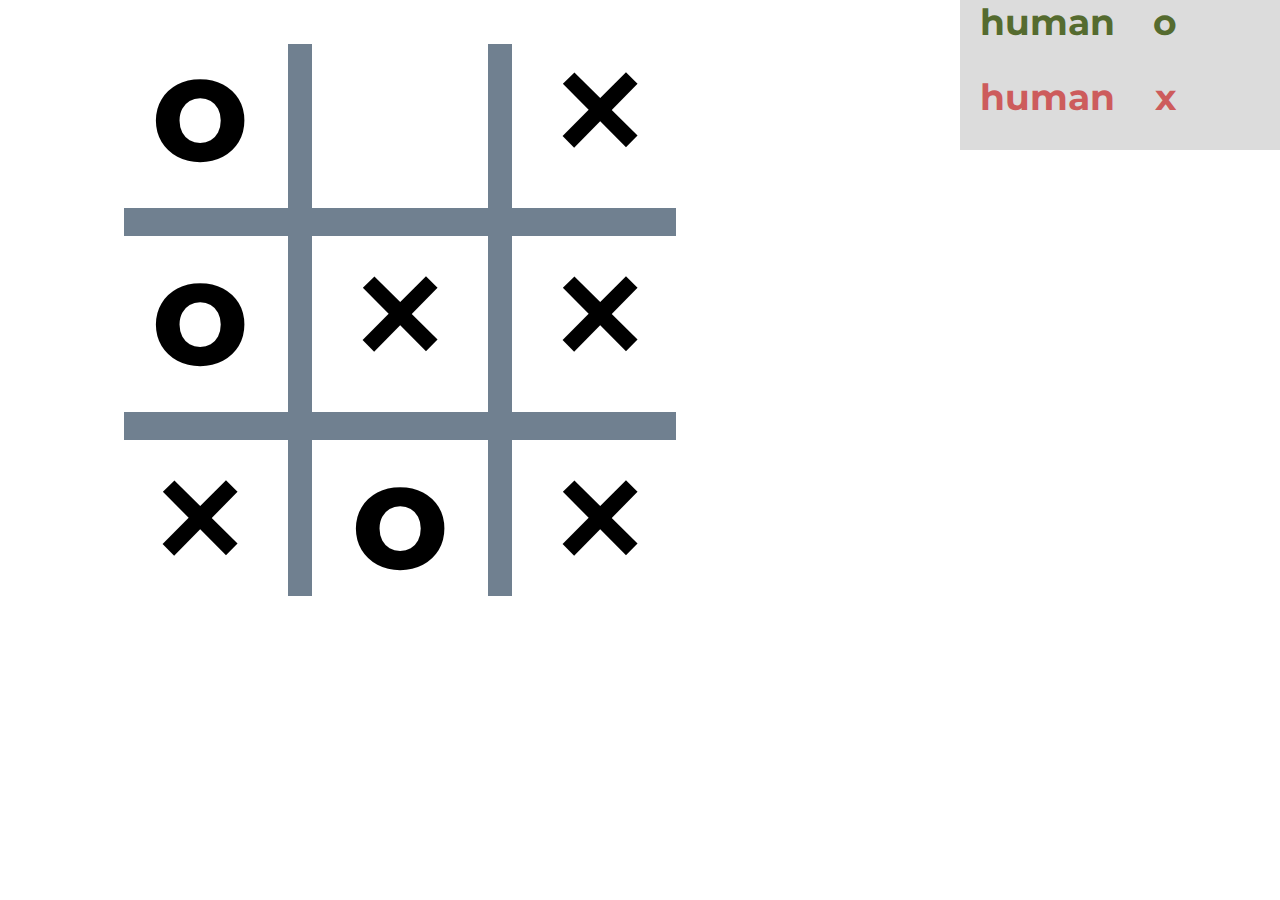
==== index.html @ 079bbcb5 "maybe this will work alright" ====
<!DOCTYPE html>
<html lang="en">
<head>
  <meta charset="UTF-8">
  <title>Noughts and Crosses</title>
  <link rel="stylesheet" href="xo.css">
  <script src="/Users/bill/Projects/jquery-2.2.1.min.js"></script>
  <script src="xo.js"></script>
</head>
<body>
  <div class="playingArea">
    <div class="board">
      <div class="lines"></div>
            <div class="cell o" data-spicy="1">
              <p>o</p>
      </div><div class="cell unoccupied" data-spicy="2">

      </div><div class="cell x" data-spicy="-3">
              <p>&times;</p>
      </div><div class="cell o" data-spicy="-4">
              <p>o</p>
      </div><div class="cell x" data-spicy="0">
              <p>&times;</p>
      </div><div class="cell x" data-spicy="4">
              <p>&times;</p>
      </div><div class="cell x" data-spicy="3">
              <p>&times;</p>
      </div><div class="cell o" data-spicy="-2">
              <p>o</p>
      </div><div class="cell x" data-spicy="-1">
              <p>&times;</p>
      </div>
    </div>
  </div>
  <div class="controls">
      <div class="message">
      </div>
      <div class="next">
      </div>
      <div class="playerrow green">
        <div class="player">
        human
        </div>
        <div class="symbol">
        o
        </div>
      </div>
      <div class="playerrow red">
        <div class="player">
        human
        </div>
        <div class="symbol">
        x
        </div>
      </div>
  </div>
</body>
</html>
---- xo.css ----
@import url(https://fonts.googleapis.com/css?family=Montserrat:400,700);

html {
  padding:0;
  margin:0;
  border:0;
}

body {
  padding:0;
  margin:0;
  border:0;
}

.playingArea{
  width: 70%;
  max-width: 700px;
  overflow: hidden;
  float: left;
  display:inline-block;
  padding: 0 0 0 100px
}

.board {
  display:block;
  position:relative;
  /*background: black;*/
  height: 600px;
  width:600px
  padding:0;
  border:0;
  margin: 20px auto;
}

.lines {
  height: 552px;
  width: 552px;
  position:absolute;
  top: 24px;
  left: 24px;
  background: slategray;
  z-index: -1;
}

.cell {
  display:inline-block;
  height:176px;
  width:176px;
  padding:0;
  border:0;
  overflow: hidden;
  margin:12px;
  background: white;
}

.cell>p {
  margin:0 0 24px 0;
  padding:0;
  text-align: center;
  line-height: 152px;
  font-size: 150px;
}

.symtext {
  font-size: 60px;
}

.x {
  font-family: sans-serif;
  font-weight: bolder;
}

.o {
  font-weight: bold;
  font-family: Montserrat;
}

.red {
  color: indianred;
}

.green {
  color: darkolivegreen;
}

.unoccupied:hover {
  background: radial-gradient(circle at 88px 88px, powderblue 0%, white 50%, white 100%);
}

.controls{
  width:25%;
  min-width: 200px;
  background-color: gainsboro;
  display: inline-block;
  min-height: 100px;
  float: right;
  font-family: Montserrat;
  font-size: 36px;
  color: darkslateblue;
  font-weight: bold;
}

.message {
  width: 100%;
  position: relative;
}

.message>p {
  margin :0 0 10px 10px;
}

span.x {
  display:inline-block;
  position: relative;
  margin-top: 3px;
  margin-left: 4px;
}

.next {
  text-align: center;
}

.next:hover {
  background-color: darkslateblue;
  color:white;
}

.playerrow {
  height: 75px;
  min-width: 200px;
}

.player {
  display: inline-block;
  height: 50px;
  min-width: 150px;
  text-align: left;
  margin : 0 0 0 20px
}
.symbol {
  display: inline-block;
  height: 100px;
  min-width : 50px;
  text-align : center;
}

.playerrow.green .player:hover {
  background-color: darkolivegreen;
  color:white;
}

.playerrow.red .player:hover{
  background-color: indianred;
  color:white;
}
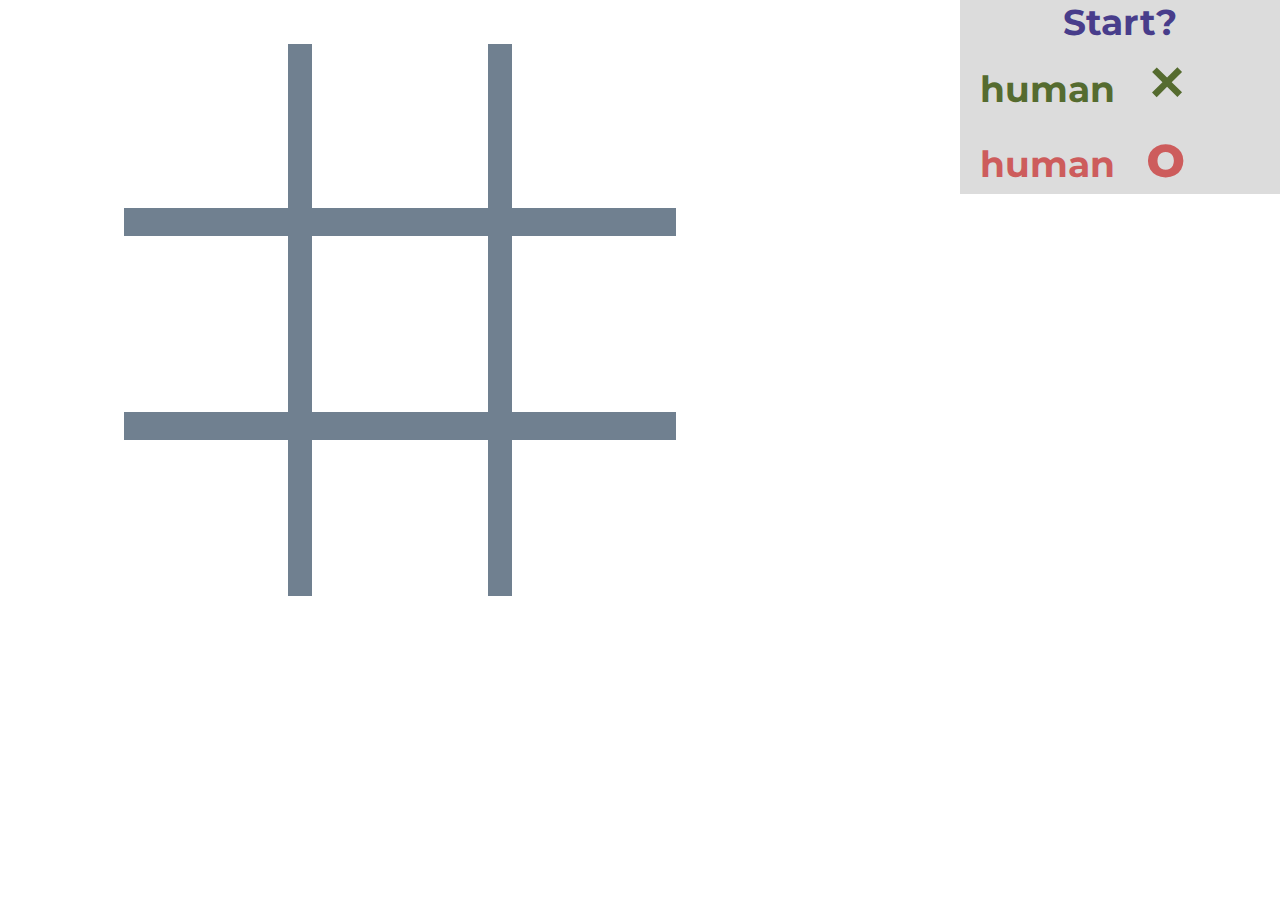
==== commit ea34f1a9: "put jquery in" ====
--- a/index.html
+++ b/index.html
@@ -4,7 +4,7 @@
   <meta charset="UTF-8">
   <title>Noughts and Crosses</title>
   <link rel="stylesheet" href="xo.css">
-  <script src="/Users/bill/Projects/jquery-2.2.1.min.js"></script>
+  <script src="jquery-2.2.1.min.js"></script>
   <script src="xo.js"></script>
 </head>
 <body>
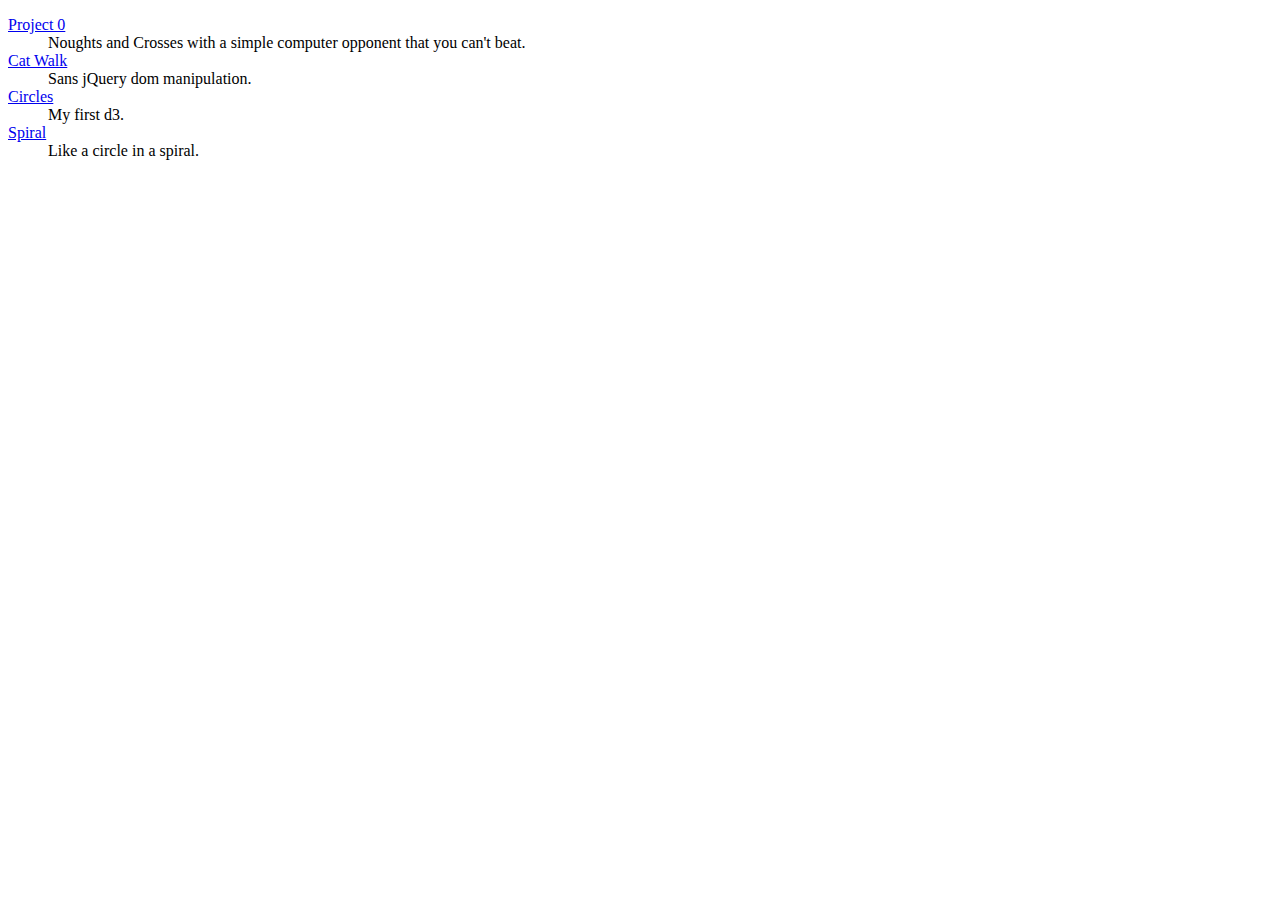
==== commit f439ae73: "added triangle and glExperiment" ====
--- a/index.html
+++ b/index.html
@@ -2,57 +2,23 @@
 <html lang="en">
 <head>
   <meta charset="UTF-8">
-  <title>Noughts and Crosses</title>
-  <link rel="stylesheet" href="xo.css">
-  <script src="jquery-2.2.1.min.js"></script>
-  <script src="xo.js"></script>
+  <title>proto Portfolio</title>
 </head>
 <body>
-  <div class="playingArea">
-    <div class="board">
-      <div class="lines"></div>
-            <div class="cell o" data-spicy="1">
-              <p>o</p>
-      </div><div class="cell unoccupied" data-spicy="2">
+  <dl>
+    <dt><a href="xo/xo.html">Project 0</a></dt>
+    <dd>Noughts and Crosses with a simple computer opponent that you can't beat.</dd>
 
-      </div><div class="cell x" data-spicy="-3">
-              <p>&times;</p>
-      </div><div class="cell o" data-spicy="-4">
-              <p>o</p>
-      </div><div class="cell x" data-spicy="0">
-              <p>&times;</p>
-      </div><div class="cell x" data-spicy="4">
-              <p>&times;</p>
-      </div><div class="cell x" data-spicy="3">
-              <p>&times;</p>
-      </div><div class="cell o" data-spicy="-2">
-              <p>o</p>
-      </div><div class="cell x" data-spicy="-1">
-              <p>&times;</p>
-      </div>
-    </div>
-  </div>
-  <div class="controls">
-      <div class="message">
-      </div>
-      <div class="next">
-      </div>
-      <div class="playerrow green">
-        <div class="player">
-        human
-        </div>
-        <div class="symbol">
-        o
-        </div>
-      </div>
-      <div class="playerrow red">
-        <div class="player">
-        human
-        </div>
-        <div class="symbol">
-        x
-        </div>
-      </div>
-  </div>
+    <dt><a href="dancingcat/index.html">Cat Walk</a></dt>
+    <dd>Sans jQuery dom manipulation.</dd>
+
+    <dt><a href="d3/circles/index.html">Circles</a></dt>
+    <dd>My first d3.</dd>
+
+    <dt><a href="d3/spiral/index.html">Spiral</a></dt>
+    <dd>Like a circle in a spiral.</dd>
+
+
+  </dl>
 </body>
 </html>
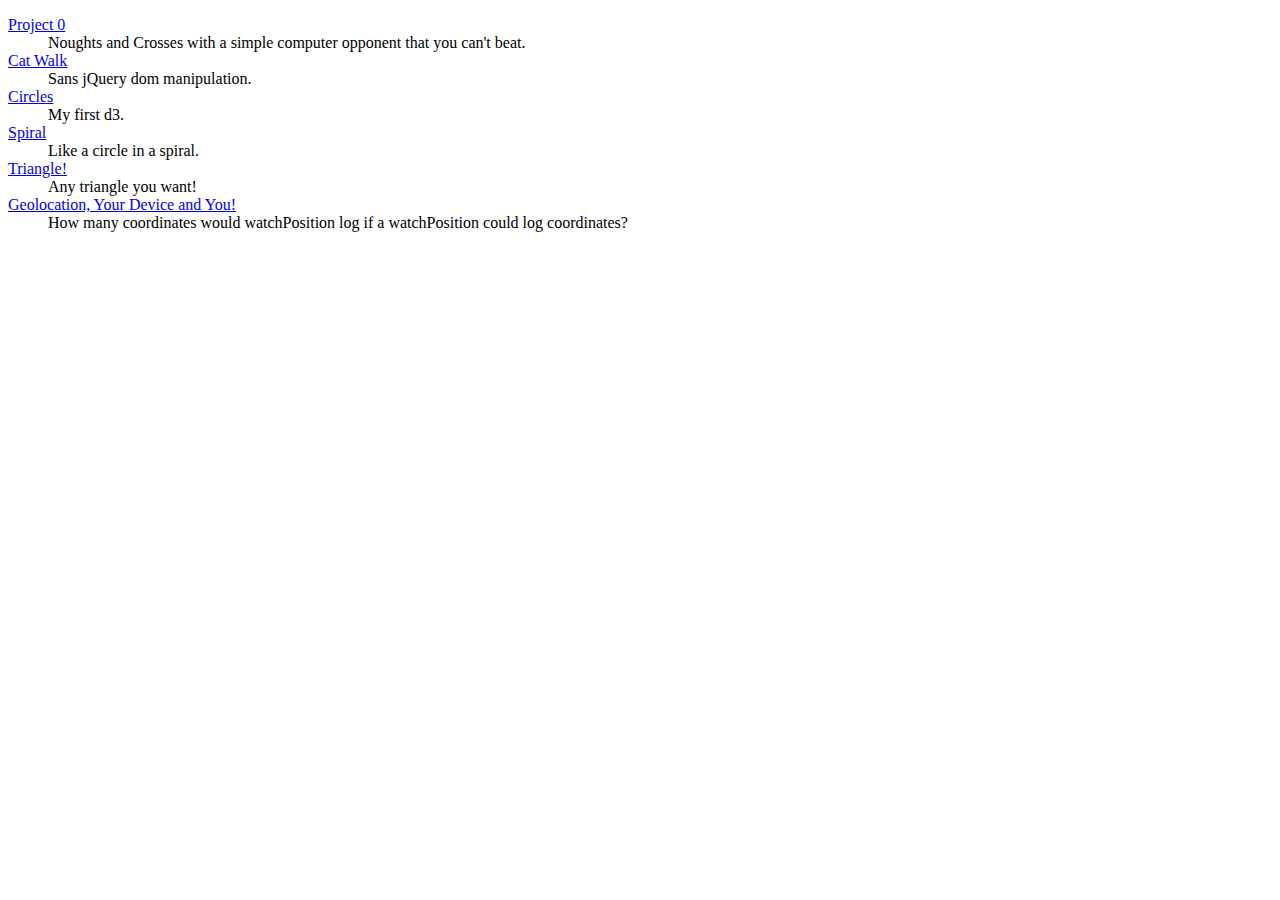
==== commit 7a4018c7: "added triangle and glExperiment" ====
--- a/index.html
+++ b/index.html
@@ -18,6 +18,12 @@
     <dt><a href="d3/spiral/index.html">Spiral</a></dt>
     <dd>Like a circle in a spiral.</dd>
 
+    <dt><a href="d3/triangles/index.html">Triangle!</a></dt>
+    <dd>Any triangle you want!</dd>
+
+    <dt><a href="/glExperiment">Geolocation, Your Device and You!</a></dt>
+    <dd>How many coordinates would watchPosition log if a watchPosition could log coordinates?</dd>
+
 
   </dl>
 </body>
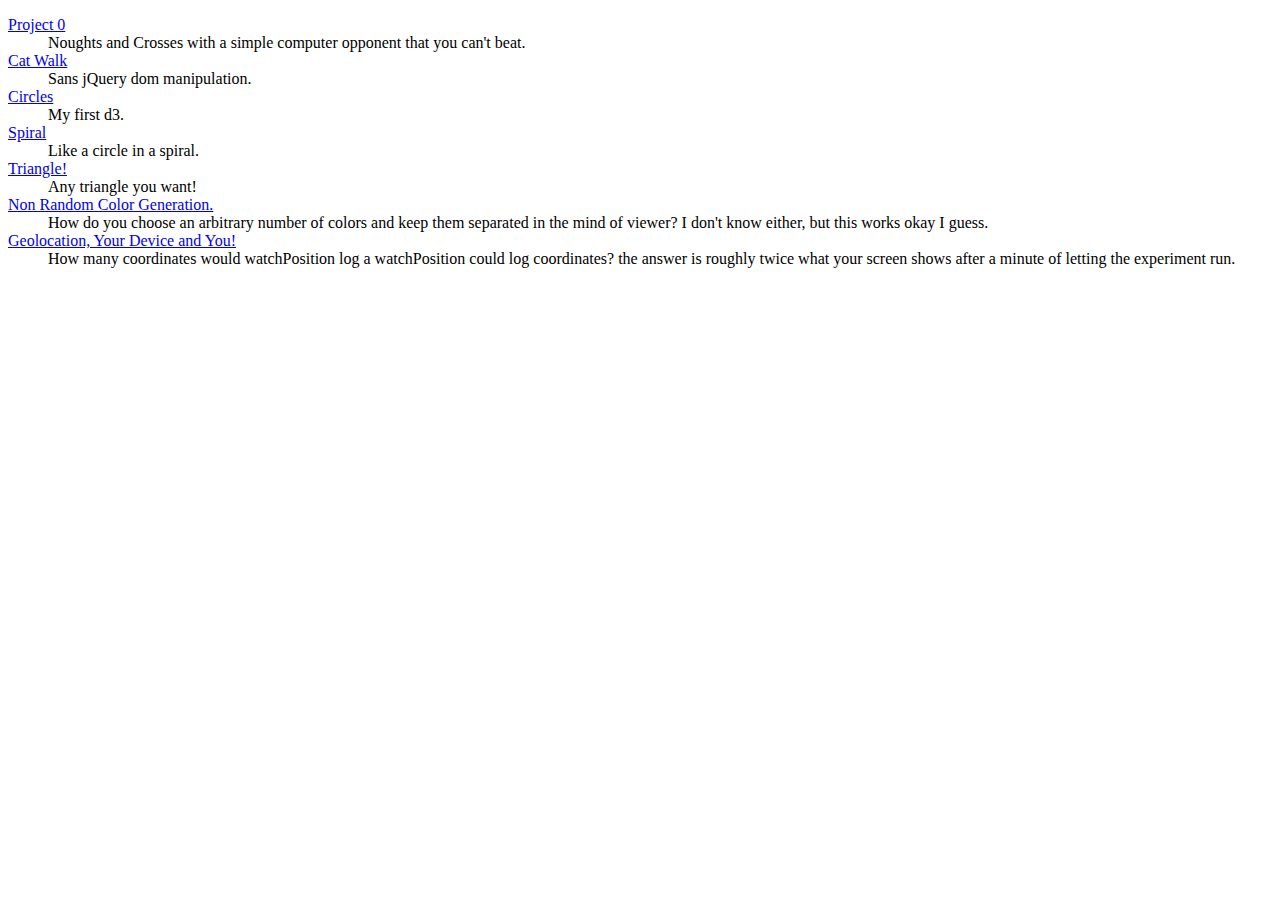
==== commit 8d893ae4: "fixed glExperiment address" ====
--- a/index.html
+++ b/index.html
@@ -21,8 +21,15 @@
     <dt><a href="d3/triangles/index.html">Triangle!</a></dt>
     <dd>Any triangle you want!</dd>
 
-    <dt><a href="/glExperiment">Geolocation, Your Device and You!</a></dt>
-    <dd>How many coordinates would watchPosition log if a watchPosition could log coordinates?</dd>
+    <dt><a href="d3/rainbowTest/index.html">Non Random Color Generation.</a></dt>
+    <dd>How do you choose an arbitrary number of colors and keep them separated in the mind of <thead>
+      viewer? I don't know either, but this works okay I guess.
+    </thead></dd>
+
+    <dt><a href="/glExperiment/index.html">Geolocation, Your Device and You!</a></dt>
+    <dd>How many coordinates would watchPosition log a watchPosition could log coordinates? the
+      answer is roughly twice what your screen shows after a minute of letting the experiment run.
+    </dd>
 
 
   </dl>
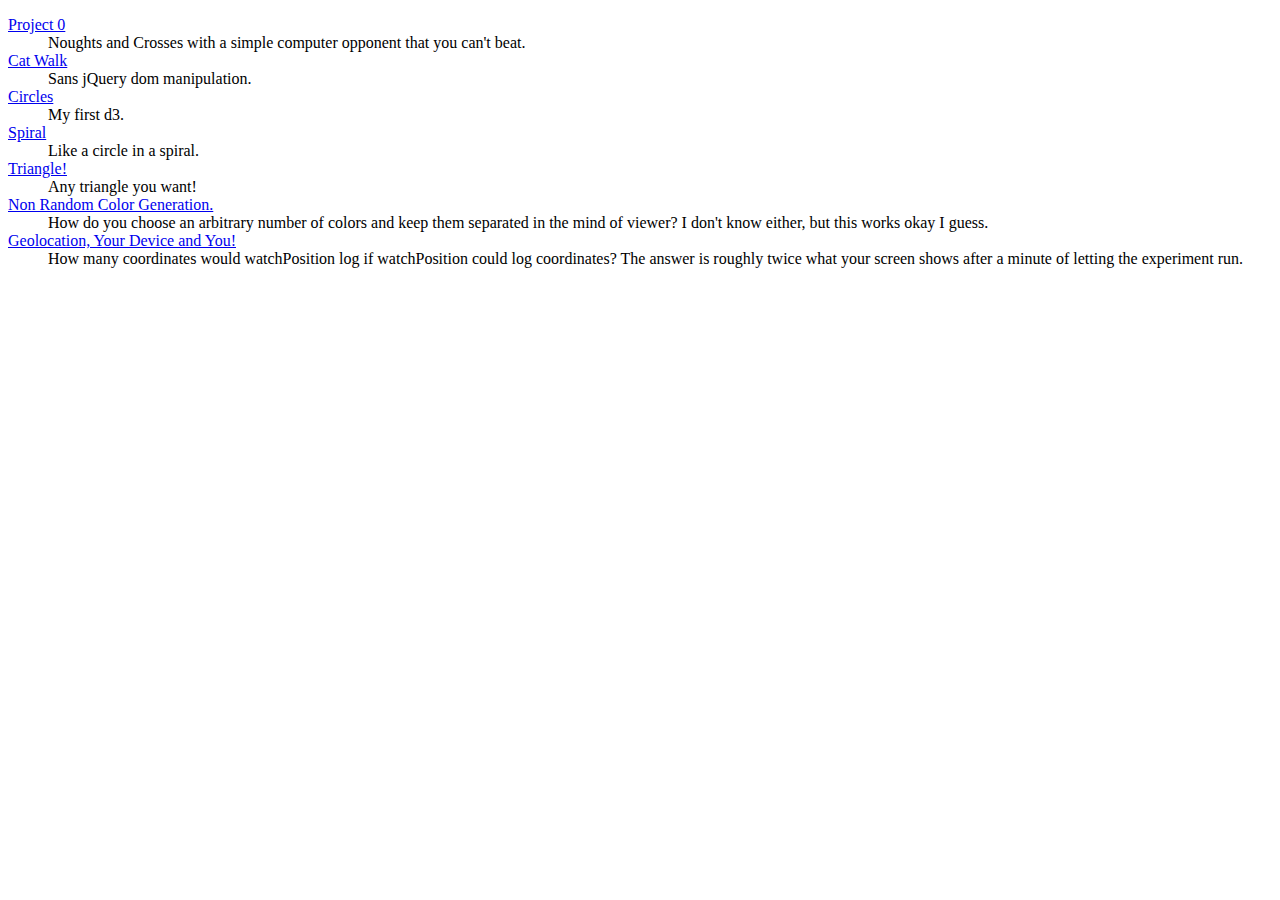
==== commit f1c2296c: "made a number render bigger" ====
--- a/index.html
+++ b/index.html
@@ -27,7 +27,7 @@
     </thead></dd>
 
     <dt><a href="/glExperiment/index.html">Geolocation, Your Device and You!</a></dt>
-    <dd>How many coordinates would watchPosition log a watchPosition could log coordinates? the
+    <dd>How many coordinates would watchPosition log if watchPosition could log coordinates? The
       answer is roughly twice what your screen shows after a minute of letting the experiment run.
     </dd>
 
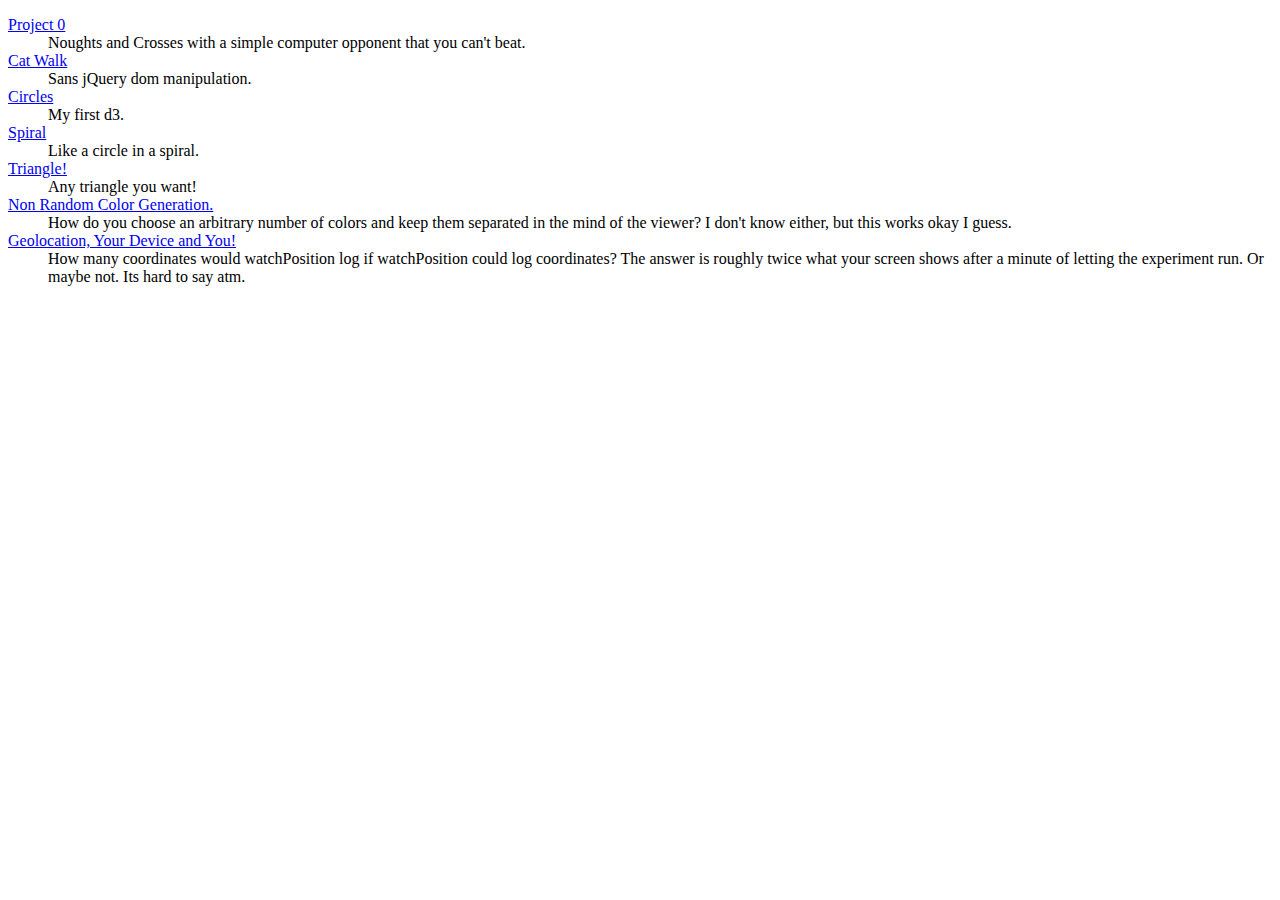
==== commit 865c8503: "made the input to rainbow.Colors more flexible and declaritive" ====
--- a/index.html
+++ b/index.html
@@ -22,13 +22,14 @@
     <dd>Any triangle you want!</dd>
 
     <dt><a href="d3/rainbowTest/index.html">Non Random Color Generation.</a></dt>
-    <dd>How do you choose an arbitrary number of colors and keep them separated in the mind of <thead>
-      viewer? I don't know either, but this works okay I guess.
-    </thead></dd>
+    <dd>How do you choose an arbitrary number of colors and keep them separated in the mind of
+      the viewer? I don't know either, but this works okay I guess.
+    </dd>
 
     <dt><a href="/glExperiment/index.html">Geolocation, Your Device and You!</a></dt>
     <dd>How many coordinates would watchPosition log if watchPosition could log coordinates? The
-      answer is roughly twice what your screen shows after a minute of letting the experiment run.
+      answer is roughly twice what your screen shows after a minute of letting the experiment run. Or maybe
+      not. Its hard to say atm.
     </dd>
 
 
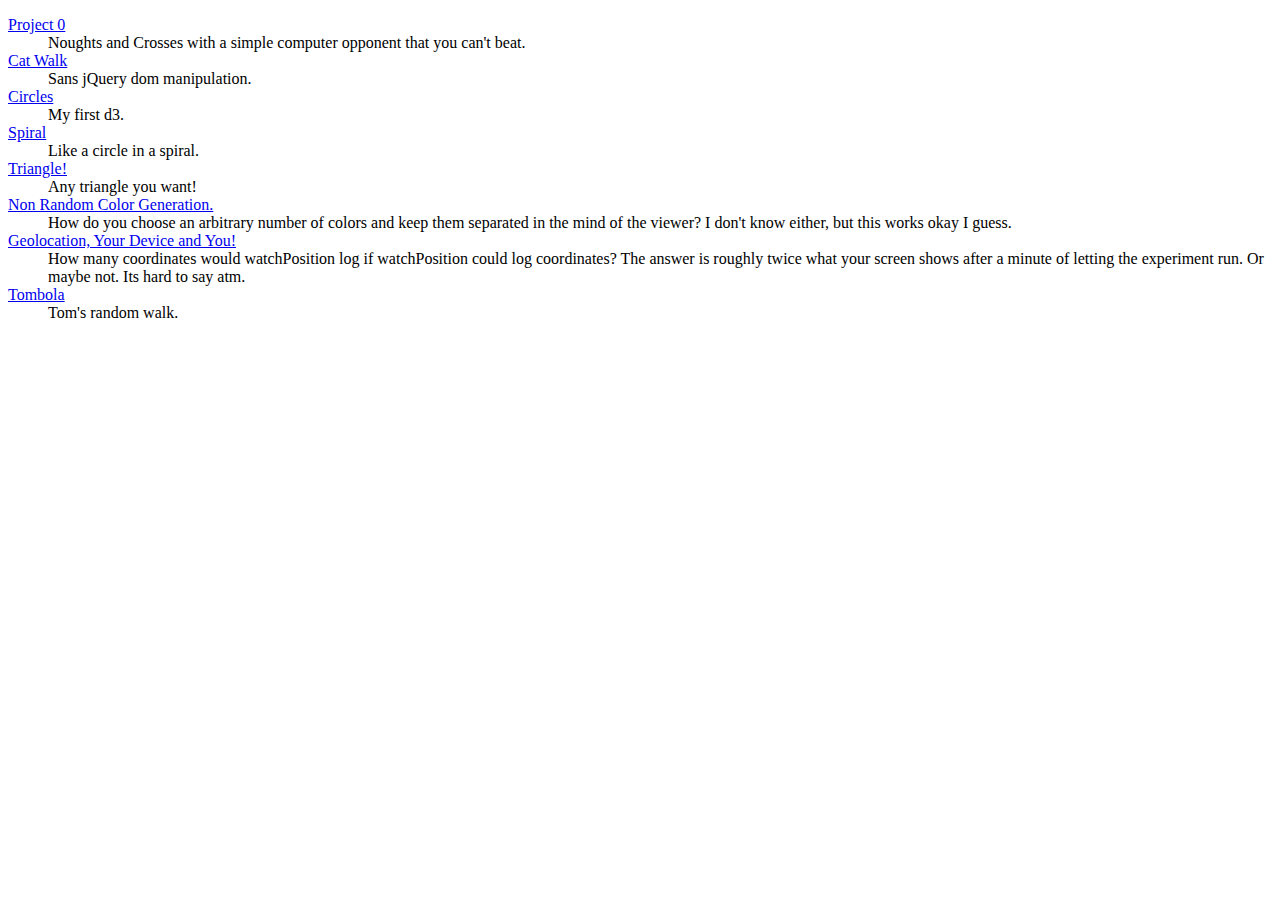
==== commit e9f7159a: "link the tombola on the main index" ====
--- a/index.html
+++ b/index.html
@@ -32,7 +32,10 @@
       not. Its hard to say atm.
     </dd>
 
-
+    <dt><a href="tombola/index.html">Tombola</a></dt>
+    <dd>
+      Tom's random walk.
+    </dd>
   </dl>
 </body>
 </html>
